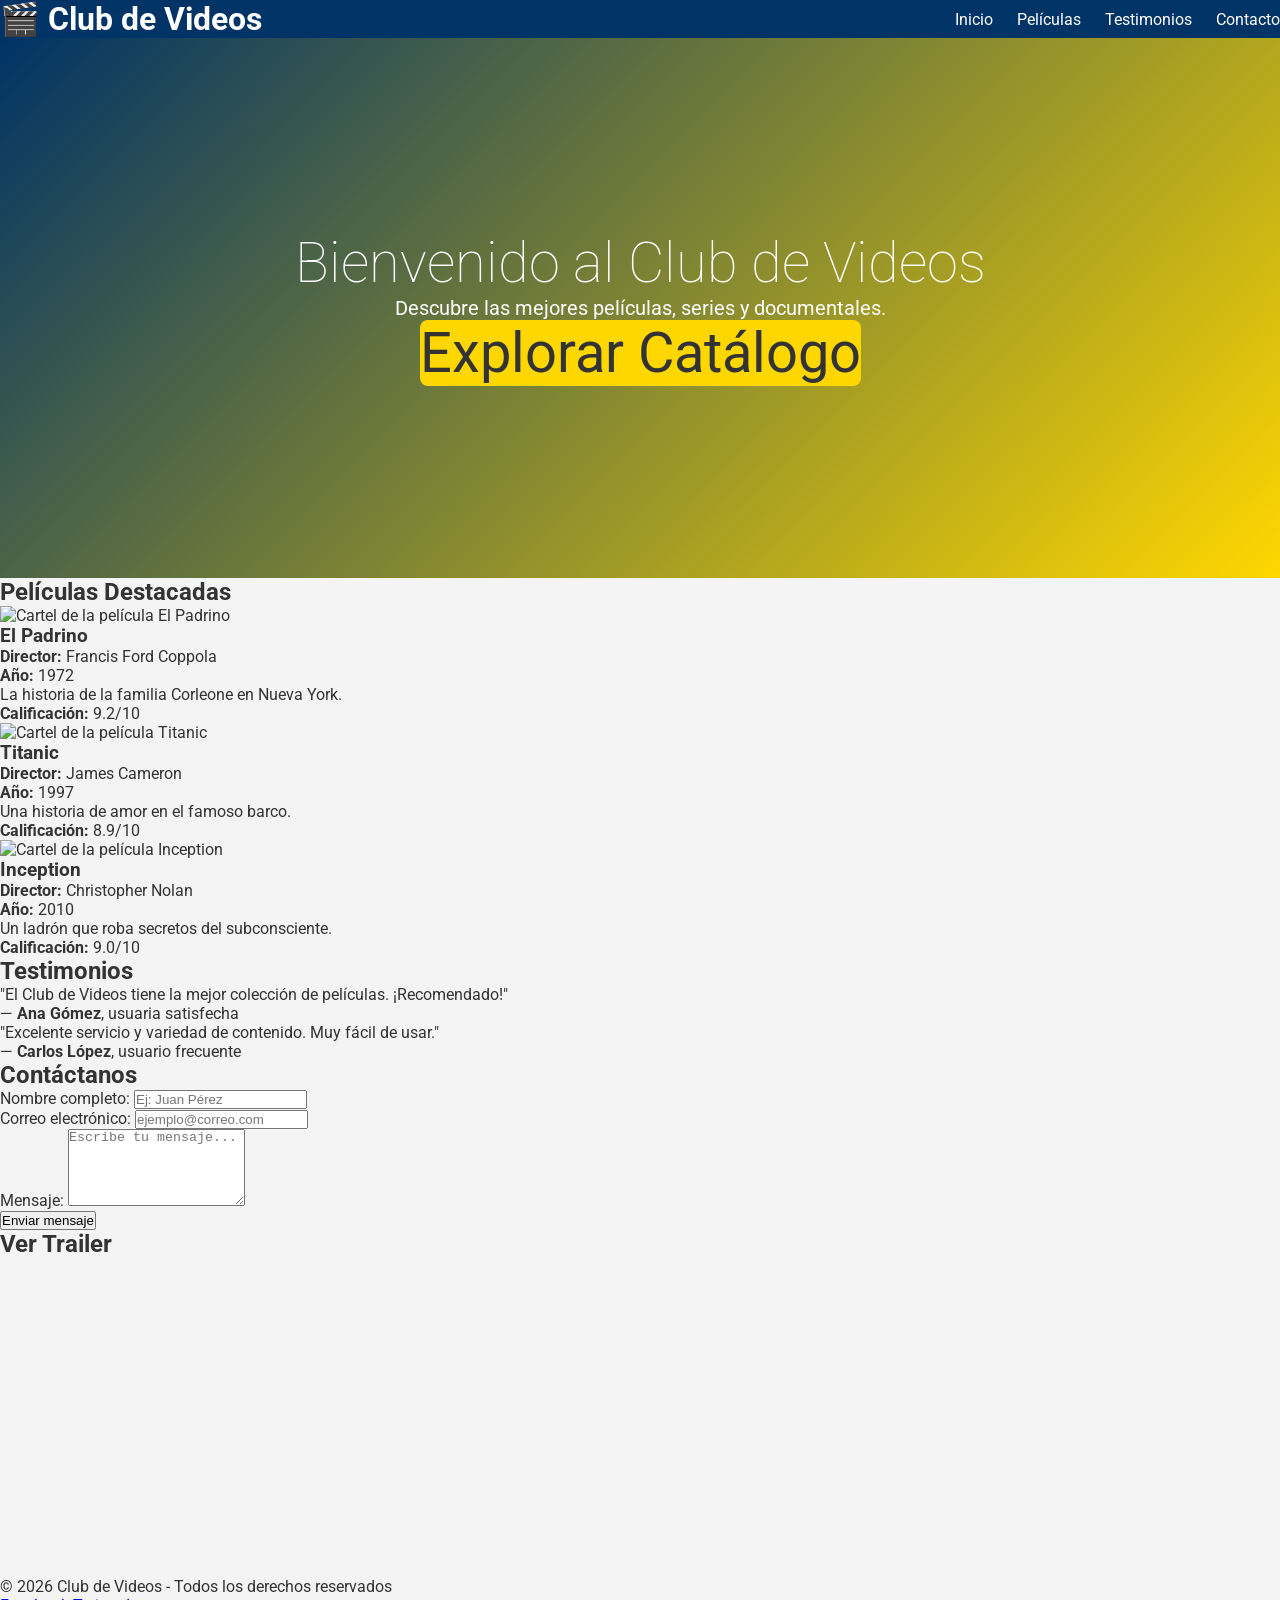
==== index0.html @ c44ac56d "Actualizacion 3" ====
<!DOCTYPE html>
<html lang="es">
<head>
    <meta charset="UTF-8">
    <meta name="viewport" content="width=device-width, initial-scale=1.0">
    <title>Club de Videos - Las mejores películas</title>
    <meta name="description" 
          content="Club de Videos: Disfruta de las mejores películas, series y documentales. ¡Suscríbete ahora!">
    <meta name="keywords" 
          content="películas, series, documentales, cine, entretenimiento, club de videos">
    <meta name="author" content="Club de Videos">
    <meta name="robots" content="index, follow">
    <meta property="og:title" content="Club de Videos">
    <meta property="og:description" 
          content="Disfruta de las mejores películas, series y documentales.">
    <meta property="og:image" content="https://clubvideos.com/og-image.jpg">
    <meta property="og:url" content="https://clubvideos.com">
    <meta property="og:type" content="website">
    <meta property="og:site_name" content="Club de Videos">
    <link rel="icon" href="assets/images/favicon.ico" type="image/x-icon">
    <link href="https://fonts.googleapis.com/css2?family=Roboto:wght@300;400;700&display=swap" 
          rel="stylesheet">
    <link rel="stylesheet" href="style.css">
</head>
<body>
    <header>
        <h1 >🎬 Club de Videos</h1>
        <nav>
            <ul>
                <li><a href="#inicio">Inicio</a></li>
                <li><a href="#peliculas">Películas</a></li>
                <li><a href="#testimonios">Testimonios</a></li>
                <li><a href="#contacto">Contacto</a></li>
            </ul>
        </nav>
    </header>
    <main>
        <section id="inicio">
            <h2>Bienvenido al Club de Videos</h2>
            <p>Descubre las mejores películas, series y documentales.</p>
            <a href="#peliculas">Explorar Catálogo</a>
        </section>
        <section id="peliculas">
            <h2>Películas Destacadas</h2>
            <div class="peliculas-grid">
                <article itemscope itemtype="https://schema.org/Movie">
                    <img itemprop="image" 
                         src="assets/images/pelicula1.jpg" 
                         alt="Cartel de la película El Padrino">
                    <h3 itemprop="name">El Padrino</h3>
                    <p><strong>Director:</strong> <span itemprop="director">Francis Ford Coppola</span></p>
                    <p><strong>Año:</strong> <span itemprop="datePublished">1972</span></p>
                    <p itemprop="description">La historia de la familia Corleone en Nueva York.</p>
                    <p><strong>Calificación:</strong> 
                        <span itemprop="aggregateRating" itemscope itemtype="https://schema.org/AggregateRating">
                            <span itemprop="ratingValue">9.2</span>/10
                        </span>
                    </p>
                </article>
                <article itemscope itemtype="https://schema.org/Movie">
                    <img itemprop="image" 
                         src="assets/images/pelicula2.jpg" 
                         alt="Cartel de la película Titanic">
                    <h3 itemprop="name">Titanic</h3>
                    <p><strong>Director:</strong> <span itemprop="director">James Cameron</span></p>
                    <p><strong>Año:</strong> <span itemprop="datePublished">1997</span></p>
                    <p itemprop="description">Una historia de amor en el famoso barco.</p>
                    <p><strong>Calificación:</strong> 
                        <span itemprop="aggregateRating" itemscope itemtype="https://schema.org/AggregateRating">
                            <span itemprop="ratingValue">8.9</span>/10
                        </span>
                    </p>
                </article>
                <article itemscope itemtype="https://schema.org/Movie">
                    <img itemprop="image" 
                         src="assets/images/pelicula3.jpg" 
                         alt="Cartel de la película Inception">
                    <h3 itemprop="name">Inception</h3>
                    <p><strong>Director:</strong> <span itemprop="director">Christopher Nolan</span></p>
                    <p><strong>Año:</strong> <span itemprop="datePublished">2010</span></p>
                    <p itemprop="description">Un ladrón que roba secretos del subconsciente.</p>
                    <p><strong>Calificación:</strong> 
                        <span itemprop="aggregateRating" itemscope itemtype="https://schema.org/AggregateRating">
                            <span itemprop="ratingValue">9.0</span>/10
                        </span>
                    </p>
                </article>
            </div>
        </section>
        <section id="testimonios">
            <h2>Testimonios</h2>
            <blockquote>
                "El Club de Videos tiene la mejor colección de películas. ¡Recomendado!"
            </blockquote>
            <p>— <strong>Ana Gómez</strong>, usuaria satisfecha</p>
            
            <blockquote>
                "Excelente servicio y variedad de contenido. Muy fácil de usar."
            </blockquote>
            <p>— <strong>Carlos López</strong>, usuario frecuente</p>
        </section>
        <section id="contacto">
            <h2>Contáctanos</h2>
            <form action="/api/contacto" method="POST">
                <div>
                    <label for="nombre">Nombre completo:</label>
                    <input type="text" 
                           id="nombre" 
                           name="nombre" 
                           required 
                           minlength="3" 
                           maxlength="50" 
                           placeholder="Ej: Juan Pérez">
                </div>
                <div>
                    <label for="email">Correo electrónico:</label>
                    <input type="email" 
                           id="email" 
                           name="email" 
                           required 
                           placeholder="ejemplo@correo.com">
                </div>
                <div>
                    <label for="mensaje">Mensaje:</label>
                    <textarea id="mensaje" 
                              name="mensaje" 
                              required 
                              minlength="10" 
                              rows="5" 
                              placeholder="Escribe tu mensaje..."></textarea>
                </div>
                <button type="submit">Enviar mensaje</button>
            </form>
        </section>
    </main>
    <section id="trailers">
        <h2>Ver Trailer</h2>
        <iframe width="560" 
                height="315" 
                src="https://www.youtube.com/embed/KGW_5fPY6As?si=II7alvJVHbqDwsUa" 
                title="Trailer de película" 
                frameborder="0" 
                allow="accelerometer; autoplay; clipboard-write; encrypted-media; gyroscope; picture-in-picture" 
                allowfullscreen>
        </iframe>
    </section>
    <footer>
        <p>&copy; 2026 Club de Videos - Todos los derechos reservados</p>
        <!-- Enlaces a redes sociales (se estilarán en la Semana 3) -->
        <div class="social-links">
            <a href="#">Facebook</a>
            <a href="#">Twitter</a>
            <a href="#">Instagram</a>
        </div>
    </footer>
    
</body>
</html>
---- style.css ----
:root{
 
    --color-primary:#003366; 
    --color-primary-light: #004c99;
    --color-secundary: #ffd700;
    --color-background : #f4f4f4;
    --color-text: #333333;
    --color-text-light: #666666;
    --color-white: #fff;/* #Ffffff */

    /* tipo de fuentes */
    --font-family: 'Roboto', arial, sans-serif;/* si no encuentra roboto, va a pasar a la tipografia de arial, si no hay esta entonces a sans */
    --font-size-base: 16px;
    --font-size-large:1.25rem;
    --font-size-xl: 2rem;
    --font-size-xxl: 3.5rem;

    --spacing-small:8px;
    --spacing-medium:16px;
    --spacing-large:24px;
    --spacing-xl:32px;
    --spacing-xxl:48px;

}
*{
    margin:0;/* px */
    padding:0;
    box-sizing: border-box;/* mejor control de al ancho largo de la pagina */
}

h1{
    color:red;
    
}

body{
    font-family: var(--font-family);/* donde font-familt es un atributo */
    font-size: var(--font-size-base);/* donde font-familt es un atributo */
    color: var(--color-text);
    background-color:  var(--color-background);

}
header{
    display:flex;
    justify-content: space-between;/* espacio entre h1 y nav */
    align-items: center;/* centrar los elementos veticalmente */
    background-color: var(--color-primary);/* se prioriza este color frente al body */
    color: var(--color-text);
}
header h1{
    font-size:  var(--font-size-xl);
    font-weight: 700;
    color: var(--color-white);
}
nav ul{
    display: flex;
    list-style: none;
    gap:var(--spacing-large);
    
}
nav ul li a{

    color: var(--color-white);
    text-decoration: none;
    padding: var(--spacing-small), var(--spacing-medium);/* el primer var es de arriba y abajo, y ele segundo drecha e izquierda */
    border-radius:4px;
}
nav ul li a:hover{
    background-color: #fff;
    color: var(--color-secundary);
}

#inicio{
    display: flex;
    flex-direction: column;
    justify-content: center;
    align-items:  center;
    text-align: center;
        padding: var(--spacing-xxl) var(--spacing-xl);/* el primer var es de arriba y abajo, y ele segundo drecha e izquierda */
    min-height: 60vh;/* sustituo a padding */
    background: linear-gradient(135deg, var(--color-primary), var(--color-secundary));/* esto es para el degradado */
    color: var(--color-white);
}

/*main section h2  o...*/
#inicio h2{
    font-size: var(--font-size-xxl);/* para la altura d ela letra */
    font-weight: 100;/* para la ancho d ela letra */
}
#inicio p{
    font-size: var(--font-size-large);
}
#inicio a{
    font-size: var(--font-size-xxl);
    font-weight: var(--font-size-base);
    background-color: var(--color-secundary);
    color:var(--color-text);
    border-radius: 8px;
    text-decoration: none;/* le quita la linea de abajo y otro personalizaciones */
}
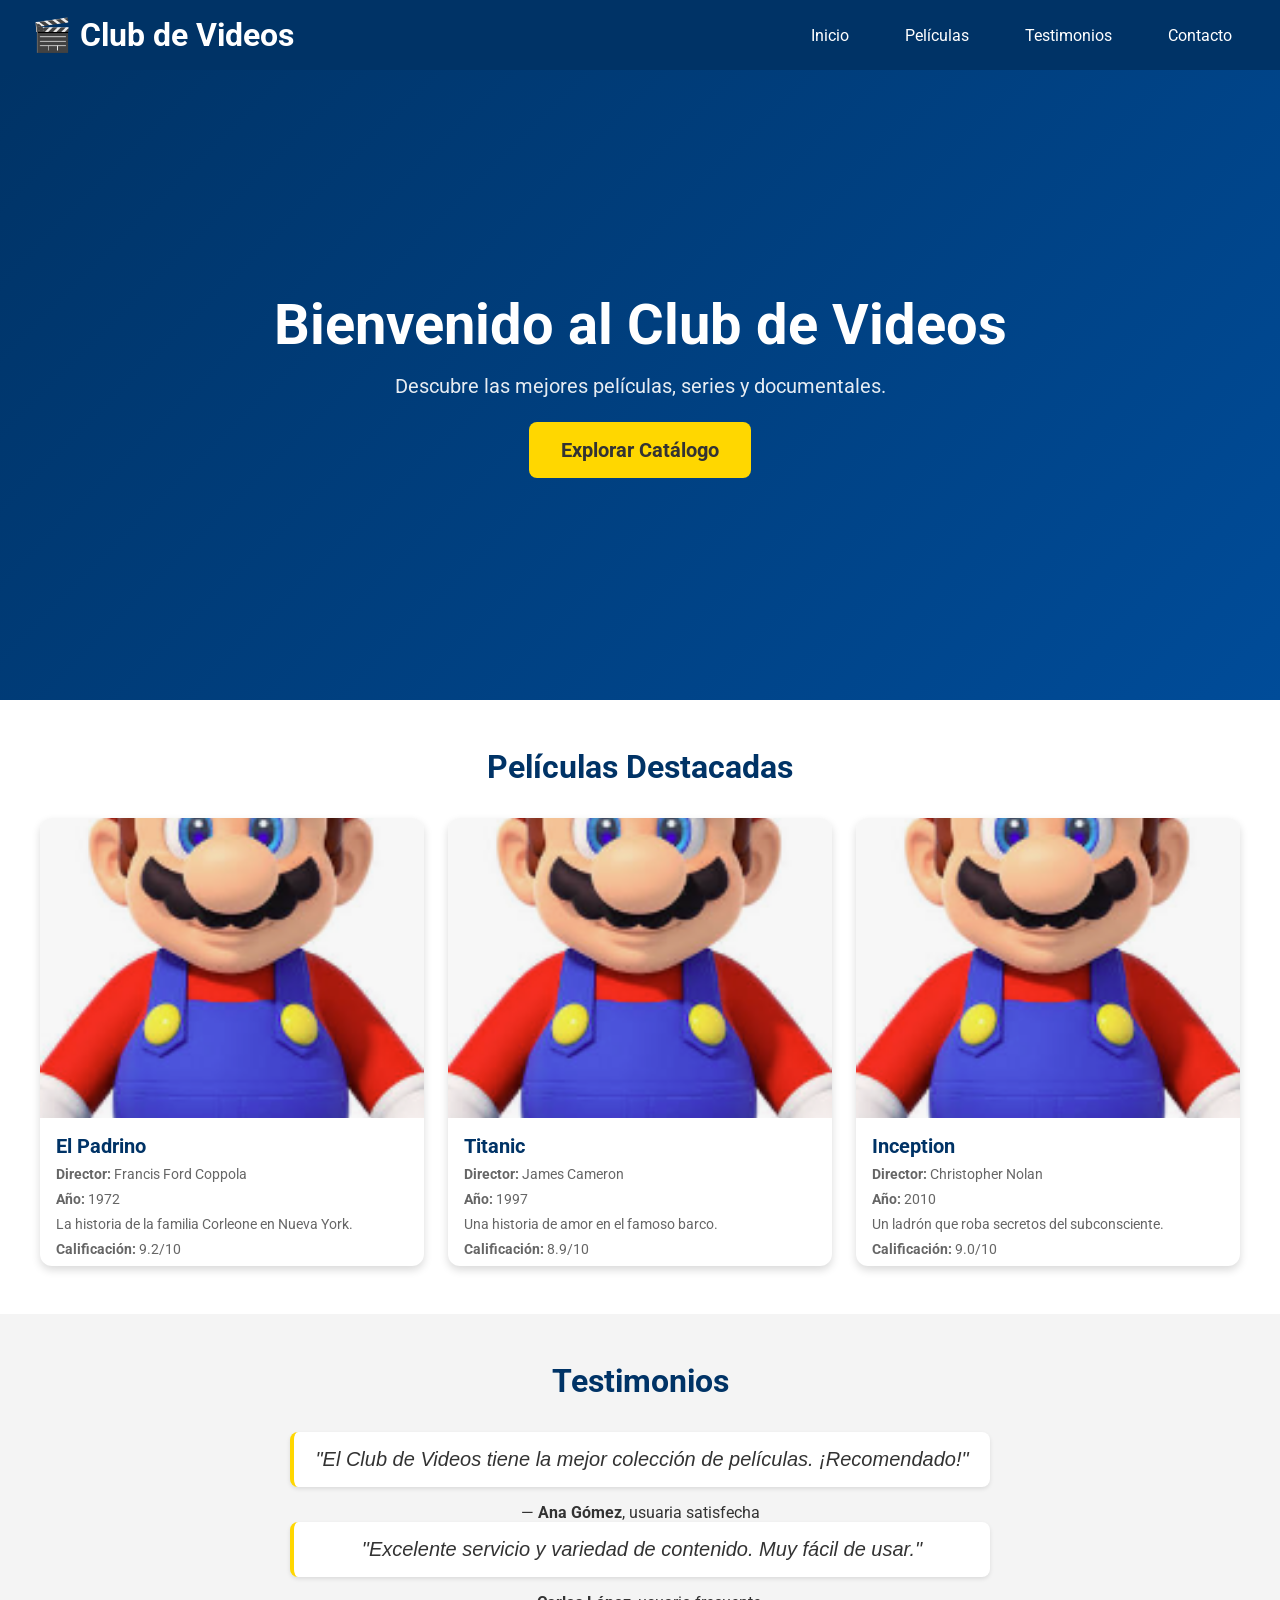
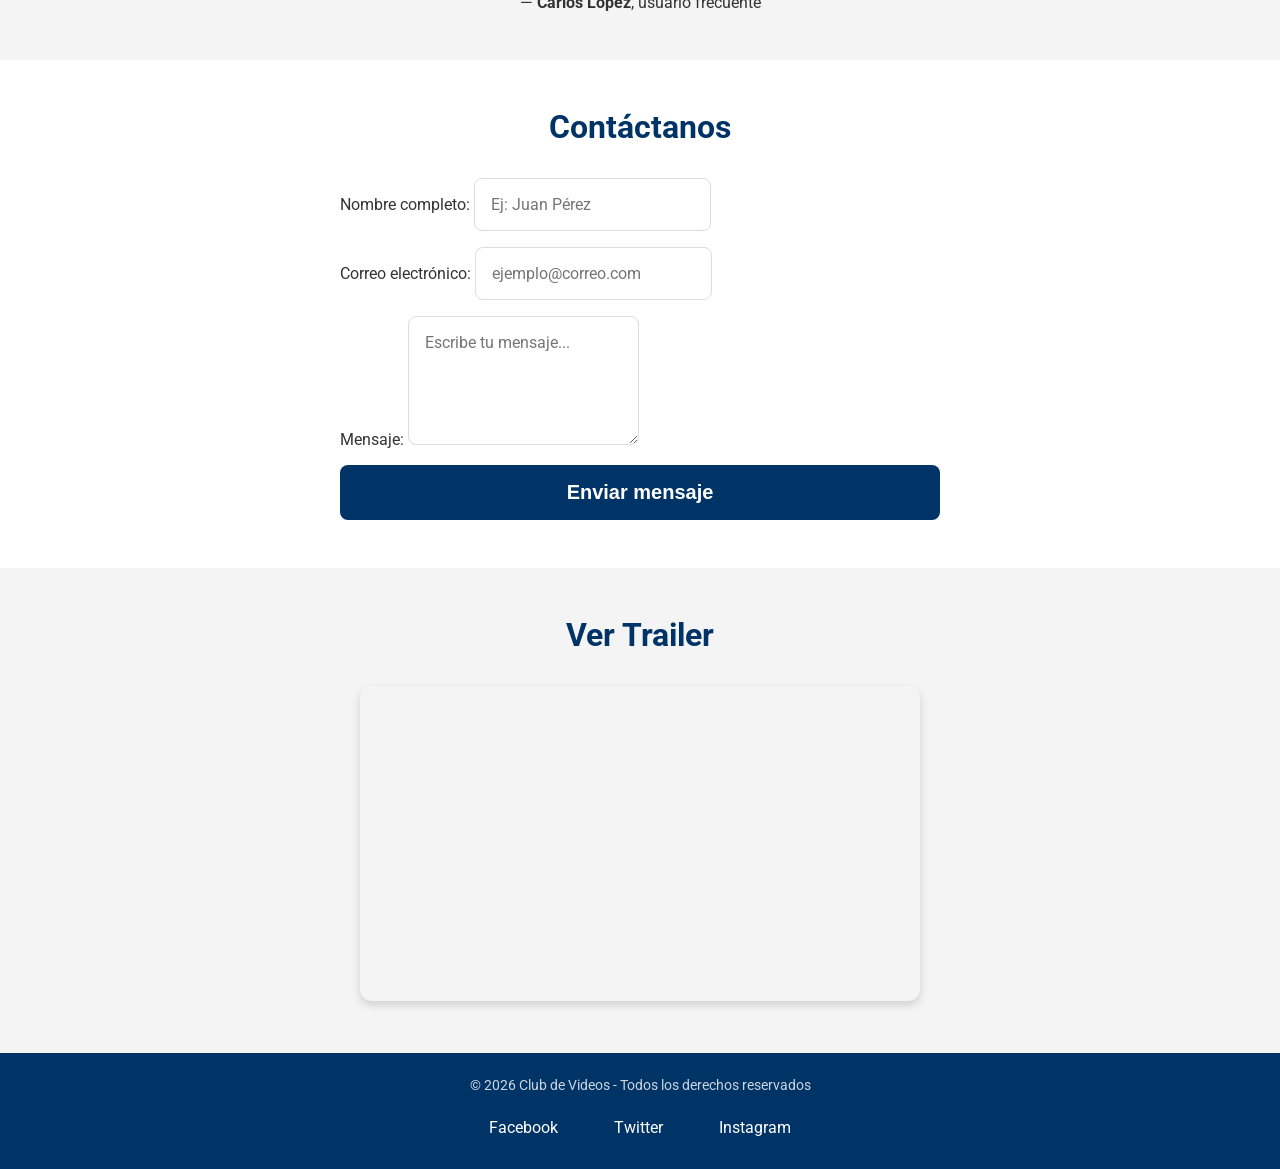
==== commit 40e3771c: "Cuarta actualizacion" ====
--- a/index0.html
+++ b/index0.html
@@ -45,7 +45,7 @@
             <div class="peliculas-grid">
                 <article itemscope itemtype="https://schema.org/Movie">
                     <img itemprop="image" 
-                         src="assets/images/pelicula1.jpg" 
+                         src="assets/images/mario.png" 
                          alt="Cartel de la película El Padrino">
                     <h3 itemprop="name">El Padrino</h3>
                     <p><strong>Director:</strong> <span itemprop="director">Francis Ford Coppola</span></p>
@@ -59,7 +59,7 @@
                 </article>
                 <article itemscope itemtype="https://schema.org/Movie">
                     <img itemprop="image" 
-                         src="assets/images/pelicula2.jpg" 
+                         src="assets/images/mario.png" 
                          alt="Cartel de la película Titanic">
                     <h3 itemprop="name">Titanic</h3>
                     <p><strong>Director:</strong> <span itemprop="director">James Cameron</span></p>
@@ -73,7 +73,7 @@
                 </article>
                 <article itemscope itemtype="https://schema.org/Movie">
                     <img itemprop="image" 
-                         src="assets/images/pelicula3.jpg" 
+                         src="assets/images/mario.png" 
                          alt="Cartel de la película Inception">
                     <h3 itemprop="name">Inception</h3>
                     <p><strong>Director:</strong> <span itemprop="director">Christopher Nolan</span></p>
@@ -135,14 +135,7 @@
     </main>
     <section id="trailers">
         <h2>Ver Trailer</h2>
-        <iframe width="560" 
-                height="315" 
-                src="https://www.youtube.com/embed/KGW_5fPY6As?si=II7alvJVHbqDwsUa" 
-                title="Trailer de película" 
-                frameborder="0" 
-                allow="accelerometer; autoplay; clipboard-write; encrypted-media; gyroscope; picture-in-picture" 
-                allowfullscreen>
-        </iframe>
+        <iframe width="560" height="315" src="https://www.youtube.com/embed/8DVYLMyz0IU?si=yP3YvfYoBlnf5H3y" title="YouTube video player" frameborder="0" allow="accelerometer; autoplay; clipboard-write; encrypted-media; gyroscope; picture-in-picture; web-share" referrerpolicy="strict-origin-when-cross-origin" allowfullscreen></iframe>
     </section>
     <footer>
         <p>&copy; 2026 Club de Videos - Todos los derechos reservados</p>
--- a/style.css
+++ b/style.css
@@ -1,100 +1,603 @@
-:root{
- 
-    --color-primary:#003366; 
+:root {/*seudoclase*/
+    --color-primary: #003366;
     --color-primary-light: #004c99;
-    --color-secundary: #ffd700;
-    --color-background : #f4f4f4;
+    --color-secondary: #ffd700;
+    --color-background: #f4f4f4;
     --color-text: #333333;
     --color-text-light: #666666;
-    --color-white: #fff;/* #Ffffff */
-
-    /* tipo de fuentes */
-    --font-family: 'Roboto', arial, sans-serif;/* si no encuentra roboto, va a pasar a la tipografia de arial, si no hay esta entonces a sans */
+    --color-white: #ffffff;
+
+    --spacing-small: 8px;
+    --spacing-medium: 16px;
+    --spacing-large: 24px;
+    --spacing-xl: 32px;
+    --spacing-xxl: 48px;
+
+    --font-family: 'Roboto', Arial, sans-serif;
     --font-size-base: 16px;
-    --font-size-large:1.25rem;
+    --font-size-large: 1.25rem;
     --font-size-xl: 2rem;
     --font-size-xxl: 3.5rem;
 
-    --spacing-small:8px;
-    --spacing-medium:16px;
-    --spacing-large:24px;
-    --spacing-xl:32px;
-    --spacing-xxl:48px;
-
-}
-*{
-    margin:0;/* px */
-    padding:0;
-    box-sizing: border-box;/* mejor control de al ancho largo de la pagina */
-}
-
-h1{
-    color:red;
-    
-}
-
-body{
-    font-family: var(--font-family);/* donde font-familt es un atributo */
-    font-size: var(--font-size-base);/* donde font-familt es un atributo */
+    --shadow-small: 0 2px 4px rgba(0,0,0,0.1);/* sombreados */
+    --shadow-medium: 0 4px 8px rgba(0,0,0,0.15);
+    --shadow-hover: 0 8px 24px rgba(0,0,0,0.25);
+
+    --transition-fast: 0.2s ease;
+    --transition-medium: 0.3s ease;/* tiempo de duracion y aceleracion de la animacion */
+}
+
+* { /* selector universal, afecta toda la pagina */
+    margin: 0;/* margen exterior 0*/
+    padding: 0;/* margen interior o de relleno 0*/
+    box-sizing: border-box;/* se asegura que todo sigue el padding y margin anteriormente establecidos*/
+}
+
+body {
+    font-family: var(--font-family);/*para llamar a la variables*/
+    font-size: var(--font-size-base);
     color: var(--color-text);
-    background-color:  var(--color-background);
-
-}
-header{
-    display:flex;
-    justify-content: space-between;/* espacio entre h1 y nav */
-    align-items: center;/* centrar los elementos veticalmente */
-    background-color: var(--color-primary);/* se prioriza este color frente al body */
-    color: var(--color-text);
-}
-header h1{
-    font-size:  var(--font-size-xl);
+    background-color: var(--color-background);
+}
+
+header {
+    display: flex;/*greed vs flex*/
+    justify-content: space-between;
+    align-items: center;
+    padding: var(--spacing-medium) var(--spacing-xl);
+    background-color: var(--color-primary);
+    color: var(--color-white);
+    box-shadow: var(--shadow-small);
+}
+
+header h1 {
+    font-size: var(--font-size-xl);
     font-weight: 700;
     color: var(--color-white);
 }
+
 nav ul{
     display: flex;
     list-style: none;
     gap:var(--spacing-large);
     
 }
-nav ul li a{
-
+
+
+nav ul li a {
     color: var(--color-white);
     text-decoration: none;
-    padding: var(--spacing-small), var(--spacing-medium);/* el primer var es de arriba y abajo, y ele segundo drecha e izquierda */
-    border-radius:4px;
-}
-nav ul li a:hover{
-    background-color: #fff;
-    color: var(--color-secundary);
-}
-
-#inicio{
+    padding: var(--spacing-small) var(--spacing-medium);
+    border-radius: 4px;
+    transition: all var(--transition-fast);
+}
+
+nav ul li a:hover {/* se aplica cuando el raton pasa por encima del elemento*/
+    background-color: rgba(255, 255, 255, 0.5);/*cuarto elemento transparencia */
+    color: var(--color-secondary);
+}
+
+#inicio {
     display: flex;
     flex-direction: column;
     justify-content: center;
-    align-items:  center;
+    align-items: center;
     text-align: center;
-        padding: var(--spacing-xxl) var(--spacing-xl);/* el primer var es de arriba y abajo, y ele segundo drecha e izquierda */
-    min-height: 60vh;/* sustituo a padding */
-    background: linear-gradient(135deg, var(--color-primary), var(--color-secundary));/* esto es para el degradado */
+    padding: var(--spacing-xxl) var(--spacing-xl);
+    min-height: 60vh;
+    background: linear-gradient(
+        135deg,/*investigar*/
+        var(--color-primary),
+        var(--color-primary-light)
+    );
     color: var(--color-white);
 }
 
-/*main section h2  o...*/
-#inicio h2{
-    font-size: var(--font-size-xxl);/* para la altura d ela letra */
-    font-weight: 100;/* para la ancho d ela letra */
-}
-#inicio p{
+#inicio h2 {
+    font-size: var(--font-size-xxl);
+    font-weight: 700;
+    margin-bottom: var(--spacing-medium);/**/
+    animation: fadeIn 1.5s ease-in-out; /*tiempo que tarda la animacion, hace que se muevan las letras*/
+}
+
+#inicio p {
     font-size: var(--font-size-large);
-}
-#inicio a{
-    font-size: var(--font-size-xxl);
-    font-weight: var(--font-size-base);
-    background-color: var(--color-secundary);
-    color:var(--color-text);
+    margin-bottom: var(--spacing-large);
+    opacity: 0.9;/*opacidad*/
+    animation: slideIn 1.8s ease-out; /* animacion de caida*/
+}
+
+
+#inicio a {
+    display: inline-block;
+    background-color: var(--color-secondary);
+    color: var(--color-text);
+    padding: var(--spacing-medium) var(--spacing-xl);
     border-radius: 8px;
-    text-decoration: none;/* le quita la linea de abajo y otro personalizaciones */
+    text-decoration: none;
+    font-weight: 700;
+    font-size: var(--font-size-large);
+    transition: all var(--transition-medium);
+    animation: fadeIn 2s ease-in-out;
+}
+
+#inicio a:hover {
+
+    transform: scale(1.05);/*aumenta el tamano del boton un 5%*/
+
+    box-shadow: var(--shadow-medium);
+
+    background-color: #ffed4a;
+}
+
+#peliculas {
+
+    padding: var(--spacing-xxl) var(--spacing-xl);
+
+    background-color: var(--color-white);
+}
+
+#peliculas h2 {
+
+    font-size: var(--font-size-xl);
+
+    color: var(--color-primary);
+
+    text-align: center;
+
+    margin-bottom: var(--spacing-xl);
+}
+
+.peliculas-grid {/*clase peliculas grid*/
+
+    display: flex;
+
+    flex-wrap: wrap;
+
+    justify-content: center;
+
+    gap: var(--spacing-large);
+
+    max-width: 1200px;
+
+    margin: 0 auto;
+}
+
+.peliculas-grid article {
+
+    display: flex;
+
+    flex-direction: column;
+
+    flex: 1;
+
+    min-width: 250px;
+
+    max-width: 300px;
+
+    background-color: var(--color-white);
+
+    border-radius: 12px;
+
+    box-shadow: var(--shadow-medium);
+
+    overflow: hidden;
+
+    transition: all var(--transition-medium);
+}
+
+.peliculas-grid article:hover {
+
+    transform: translateY(-8px); /*desplaza la imagen hacia arriba, la subida es - y la bajada +*/
+
+    box-shadow: var(--shadow-hover);
+}
+
+.peliculas-grid article img {
+
+    width: 100%;
+
+    height: 300px;
+
+    object-fit: cover;/*Reajusta el tama;o la imagen en su lugar asignado*/
+
+    object-position: center;
+}
+
+.peliculas-grid article h3 {
+
+    font-size: var(--font-size-large);
+
+    color: var(--color-primary);
+
+    padding: var(--spacing-medium) var(--spacing-medium) var(--spacing-small);
+}
+
+.peliculas-grid article p {
+
+    color: var(--color-text-light);
+
+    padding: 0 var(--spacing-medium) var(--spacing-small);
+
+    font-size: 0.9rem;
+}
+
+#testimonios {
+
+    padding: var(--spacing-xxl) var(--spacing-xl);
+
+    background-color: var(--color-background);
+
+    text-align: center;
+}
+
+#testimonios h2 {
+
+    font-size: var(--font-size-xl);
+
+    color: var(--color-primary);
+
+    margin-bottom: var(--spacing-xl);
+}
+
+#testimonios blockquote {
+
+    font-size: var(--font-size-large);
+
+    font-style: italic;
+
+    max-width: 700px;/*ancho*/
+
+    margin: 0 auto var(--spacing-medium);
+
+    padding: var(--spacing-medium);
+
+    border-left: 4px solid var(--color-secondary);
+
+    background-color: var(--color-white);
+
+    border-radius: 8px;
+
+    box-shadow: var(--shadow-small);
+}
+
+#contacto {
+
+    padding: var(--spacing-xxl) var(--spacing-xl);
+
+    background-color: var(--color-white);
+}
+
+#contacto h2 {
+
+    font-size: var(--font-size-xl);
+
+    color: var(--color-primary);
+
+    text-align: center;
+
+    margin-bottom: var(--spacing-xl);
+}
+
+form {
+
+    max-width: 600px;
+
+    margin: 0 auto;
+
+    display: flex;
+
+    flex-direction: column;
+
+    gap: var(--spacing-medium);
+}
+
+form input,
+form textarea {
+
+    padding: var(--spacing-medium);
+
+    border: 1px solid #ddd;
+
+    border-radius: 8px;
+
+    font-size: var(--font-size-base);
+
+    font-family: var(--font-family);
+
+    transition: border-color var(--transition-fast);
+}
+
+form input:focus,/*estilo que se aplica cuando estamos dentro del input o textarea*/
+form textarea:focus {
+
+    outline: none;
+
+    border-color: var(--color-primary);
+
+    box-shadow: 0 0 0 3px rgba(0, 51, 102, 0.2);
+}
+
+form textarea {
+
+    resize: vertical;
+
+    min-height: 120px;
+}
+
+form button {
+
+    background-color: var(--color-primary);
+
+    color: var(--color-white);
+
+    padding: var(--spacing-medium);
+
+    border: none;
+
+    border-radius: 8px;
+
+    font-weight: 700;
+
+    font-size: var(--font-size-large);
+
+    cursor: pointer;/*cambia el raton por una manito cuando apuntamos al boton*/
+
+    transition: all var(--transition-medium);
+}
+
+form button:hover {
+
+    background-color: var(--color-secondary);
+
+    color: var(--color-text);
+
+    transform: scale(1.02);
+
+    box-shadow: var(--shadow-medium);
+}
+
+#trailers {
+
+    padding: var(--spacing-xxl) var(--spacing-xl);
+
+    text-align: center;
+
+    background-color: var(--color-background);
+}
+
+#trailers h2 {
+
+    font-size: var(--font-size-xl);
+
+    color: var(--color-primary);
+
+    margin-bottom: var(--spacing-xl);
+}
+
+#trailers iframe {/* nos permite cololar algun documento o vide dentro de la pagina web*/
+
+    max-width: 100%;
+
+    border-radius: 12px;
+
+    box-shadow: var(--shadow-medium);
+}
+
+footer {
+
+    background-color: var(--color-primary);
+
+    color: var(--color-white);
+
+    padding: var(--spacing-large) var(--spacing-xl);
+
+    text-align: center;
+}
+
+footer p {
+
+    font-size: 0.9rem;
+
+    opacity: 0.8;
+
+    margin-bottom: var(--spacing-medium);
+}
+
+footer .social-links {
+
+    display: flex;
+
+    justify-content: center;
+
+    gap: var(--spacing-large);
+}
+
+footer .social-links a {
+
+    color: var(--color-white);
+
+    text-decoration: none;
+
+    padding: var(--spacing-small) var(--spacing-medium);
+
+    border-radius: 4px;
+
+    transition: all var(--transition-fast);
+}
+
+footer .social-links a:hover {
+
+    background-color: rgba(255, 255, 255, 0.1);
+
+    color: var(--color-secondary);
+}
+
+@media (min-width: 768px) {/*si la pantalla cumple este dimension, de aplica los siguientes estilos*/
+
+    #inicio {
+        min-height: 50vh;
+
+        padding: var(--spacing-xxl) var(--spacing-xxl);
+    }
+
+    #inicio h2 {
+        font-size: 3rem;
+    }
+
+    .peliculas-grid {
+
+        display: grid;
+
+        grid-template-columns: repeat(2, 1fr);
+
+        gap: var(--spacing-large);
+    }
+
+    .peliculas-grid article {
+
+        min-width: 0;
+
+        max-width: 100%;
+    }
+}
+
+@media (min-width: 1024px) {
+
+    #inicio {
+        min-height: 70vh;/*altura minima que un elemento ocupara en la pantalla, 
+        como es vh, se refiere a un celular o algo similar, entonces ocupara el 70%*/
+    }
+
+    #inicio h2 {
+        font-size: var(--font-size-xxl);
+    }
+
+    .peliculas-grid {
+
+        grid-template-columns: repeat(3, 1fr);/* se va a divdir en 3 columnas, todos de la misma dimension*/
+    }
+}
+
+@media (max-width: 480px) {
+
+    header {
+
+        flex-direction: column;
+
+        text-align: center;
+
+        padding: var(--spacing-medium);
+    }
+
+    header h1 {
+
+        font-size: var(--font-size-large);
+
+        margin-bottom: var(--spacing-small);
+    }
+
+    nav ul {
+
+        flex-direction: column;
+
+        gap: var(--spacing-small);
+    }
+
+    nav ul li a {
+
+        display: block;
+
+        padding: var(--spacing-small);
+    }
+
+    #inicio {
+
+        padding: var(--spacing-large);
+
+        min-height: 40vh;
+    }
+
+    #inicio h2 {
+        font-size: var(--font-size-xl);
+    }
+
+    #inicio p {
+        font-size: var(--font-size-base);
+    }
+
+    #inicio a {
+        padding: var(--spacing-small) var(--spacing-large);
+        font-size: var(--font-size-base);
+    }
+
+    .peliculas-grid {
+
+        flex-direction: column;
+
+        align-items: center;
+    }
+
+    .peliculas-grid article {
+
+        max-width: 100%;
+        width: 100%;
+    }
+
+    .peliculas-grid article img {
+        height: 200px;
+    }
+
+    #trailers iframe {
+        height: 200px;
+    }
+}
+
+@keyframes fadeIn {/*la animacion aparece desde arriba*/
+
+    0% {
+
+        opacity: 0;
+
+        transform: translateY(-20px);/*hasta llegar a su posicion final + unos 20 pixeles hacia abajo*/
+    }
+
+    100% {
+
+        opacity: 1;
+
+        transform: translateY(0);/*posicion original*/
+    }
+}
+
+@keyframes slideIn {/*entrada desde la isquierda*/
+
+    0% {
+
+        opacity: 0;
+
+        transform: translateX(-50px);
+    }
+
+    100% {
+
+        opacity: 1;
+
+        transform: translateX(0);
+    }
+}
+
+.peliculas-grid article:nth-child(1) {/*orden de llegada*/
+
+    animation: fadeIn 0.5s ease-out;
+}
+
+.peliculas-grid article:nth-child(2) {
+
+    animation: fadeIn 0.7s ease-out;
+}
+
+.peliculas-grid article:nth-child(3) {
+
+    animation: fadeIn 0.9s ease-out;
 }
